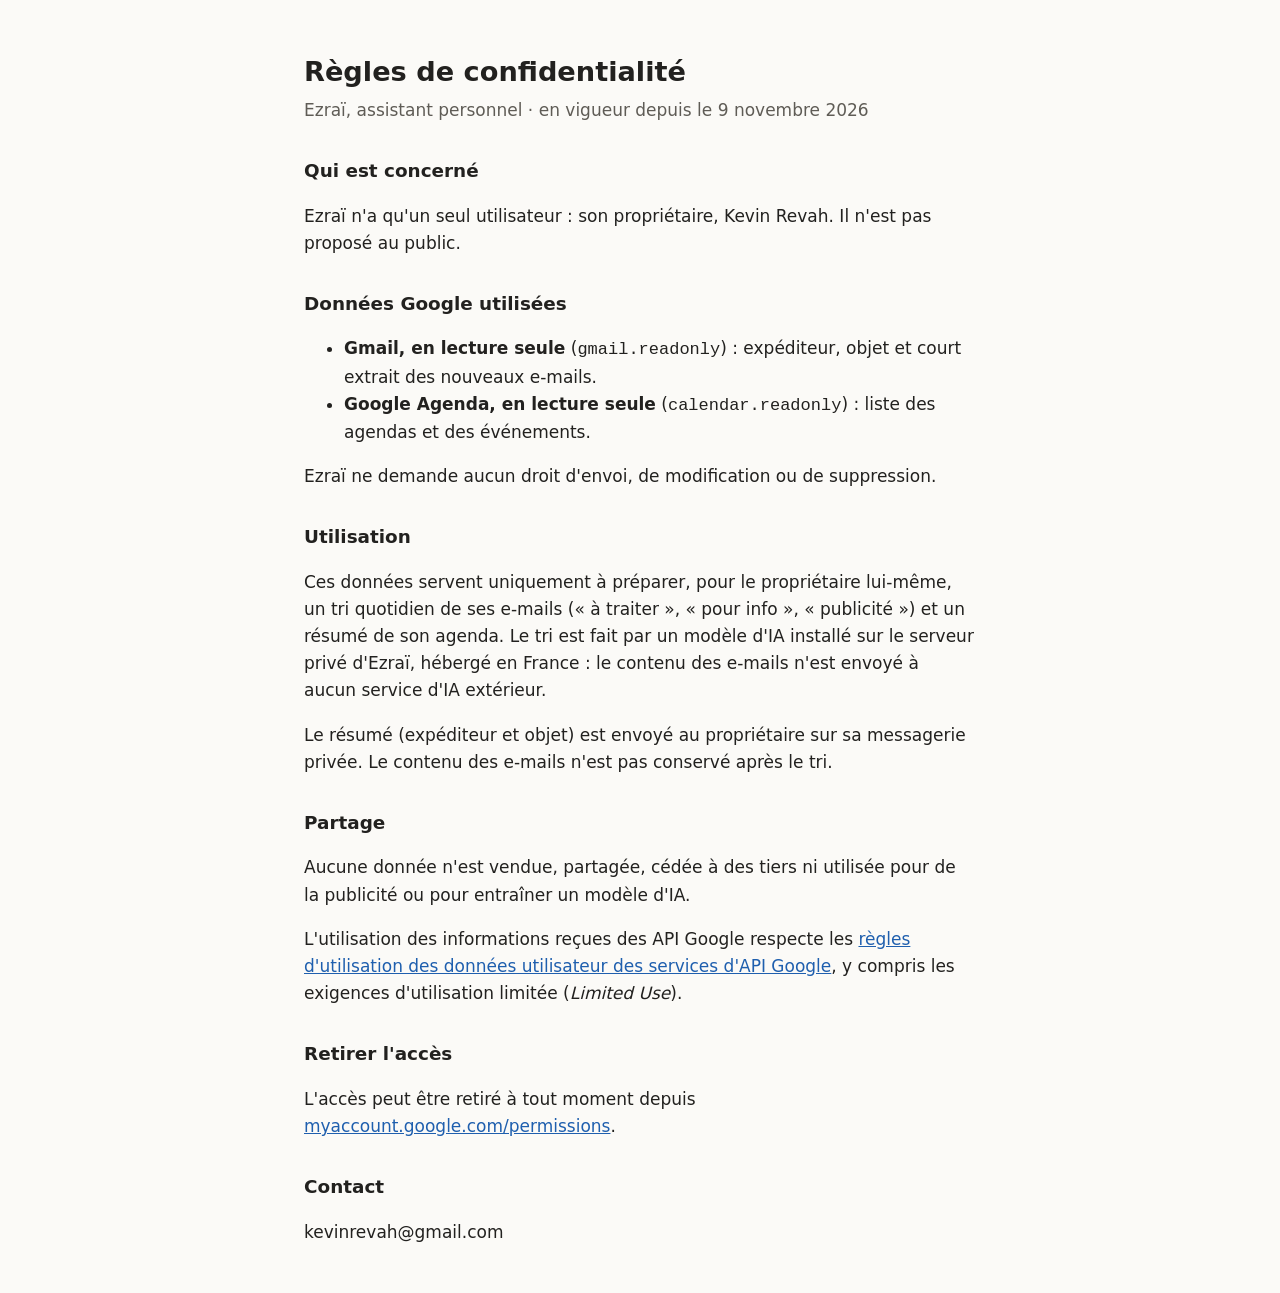
==== confidentialite.html @ 069f9449 "Pages publiques : presentation et regles de confidentialite Demandees par Google pour publier l'appl" ====
<!doctype html>
<html lang="fr">
<head>
<meta charset="utf-8">
<meta name="viewport" content="width=device-width, initial-scale=1">
<title>Ezraï — confidentialité</title>
<link rel="stylesheet" href="style.css">
</head>
<body>
<h1>Règles de confidentialité</h1>
<p class="sous">Ezraï, assistant personnel · en vigueur depuis le 9 novembre 2026</p>

<h2>Qui est concerné</h2>
<p>Ezraï n'a qu'un seul utilisateur : son propriétaire, Kevin Revah. Il n'est pas proposé au public.</p>

<h2>Données Google utilisées</h2>
<ul>
<li><strong>Gmail, en lecture seule</strong> (<code>gmail.readonly</code>) : expéditeur, objet et court
extrait des nouveaux e-mails.</li>
<li><strong>Google Agenda, en lecture seule</strong> (<code>calendar.readonly</code>) : liste des agendas
et des événements.</li>
</ul>
<p>Ezraï ne demande aucun droit d'envoi, de modification ou de suppression.</p>

<h2>Utilisation</h2>
<p>Ces données servent uniquement à préparer, pour le propriétaire lui-même, un tri quotidien de ses
e-mails (« à traiter », « pour info », « publicité ») et un résumé de son agenda. Le tri est fait par un
modèle d'IA installé sur le serveur privé d'Ezraï, hébergé en France : le contenu des e-mails n'est
envoyé à aucun service d'IA extérieur.</p>
<p>Le résumé (expéditeur et objet) est envoyé au propriétaire sur sa messagerie privée. Le contenu des
e-mails n'est pas conservé après le tri.</p>

<h2>Partage</h2>
<p>Aucune donnée n'est vendue, partagée, cédée à des tiers ni utilisée pour de la publicité ou pour
entraîner un modèle d'IA.</p>
<p>L'utilisation des informations reçues des API Google respecte les
<a href="https://developers.google.com/terms/api-services-user-data-policy">règles d'utilisation des
données utilisateur des services d'API Google</a>, y compris les exigences d'utilisation limitée
(<i>Limited Use</i>).</p>

<h2>Retirer l'accès</h2>
<p>L'accès peut être retiré à tout moment depuis
<a href="https://myaccount.google.com/permissions">myaccount.google.com/permissions</a>.</p>

<h2>Contact</h2>
<p>kevinrevah@gmail.com</p>
</body>
</html>
---- style.css ----
:root { --fond: #fbfaf7; --texte: #22211f; --doux: #5f5c56; --lien: #1f5fae; }
@media (prefers-color-scheme: dark) {
  :root { --fond: #1b1a18; --texte: #ecebe7; --doux: #a9a59c; --lien: #8ab4f0; }
}
body { background: var(--fond); color: var(--texte); font: 17px/1.6 system-ui, sans-serif;
       max-width: 42rem; margin: 0 auto; padding: 2rem 1rem; }
h1 { font-size: 1.7rem; margin-bottom: .2rem; }
h2 { font-size: 1.15rem; margin-top: 2rem; }
p.sous { color: var(--doux); margin-top: 0; }
a { color: var(--lien); }
footer { margin-top: 3rem; color: var(--doux); font-size: .9rem; }
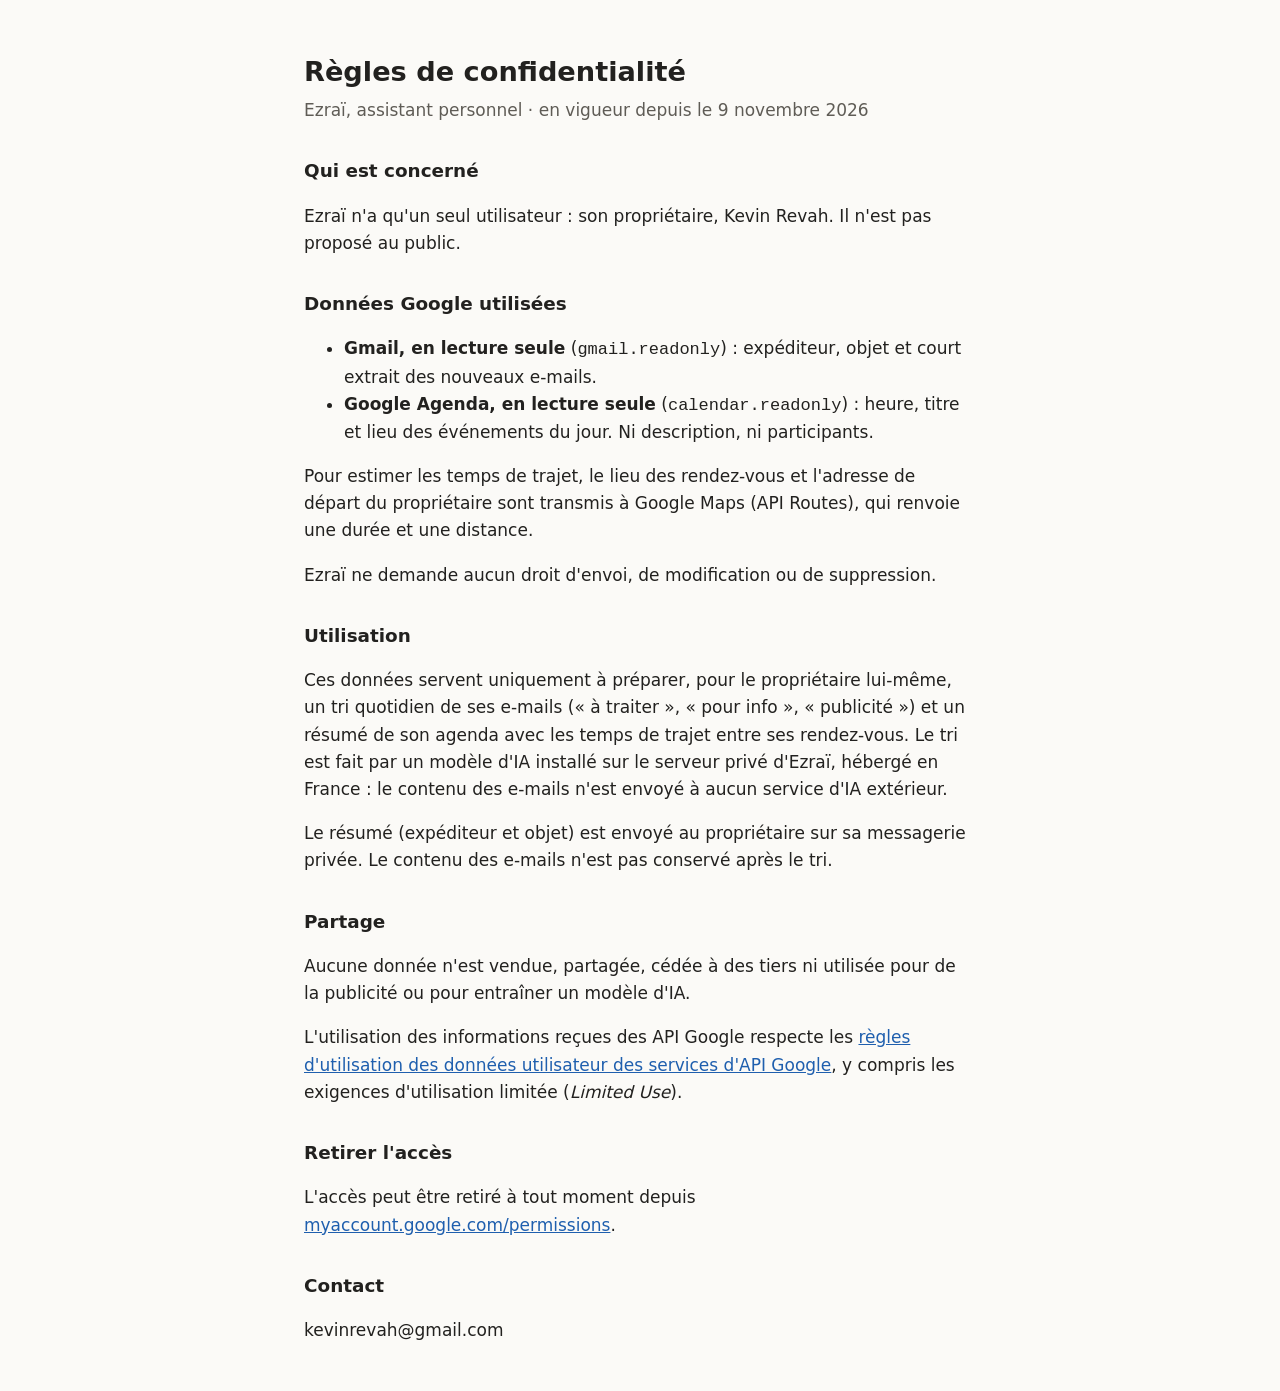
==== commit 43185504: "Confidentialite : lieux des rendez-vous et temps de trajet (Google Maps) Co-Authored-By: Claude Opus" ====
--- a/confidentialite.html
+++ b/confidentialite.html
@@ -17,14 +17,17 @@
 <ul>
 <li><strong>Gmail, en lecture seule</strong> (<code>gmail.readonly</code>) : expéditeur, objet et court
 extrait des nouveaux e-mails.</li>
-<li><strong>Google Agenda, en lecture seule</strong> (<code>calendar.readonly</code>) : liste des agendas
-et des événements.</li>
+<li><strong>Google Agenda, en lecture seule</strong> (<code>calendar.readonly</code>) : heure, titre et
+lieu des événements du jour. Ni description, ni participants.</li>
 </ul>
+<p>Pour estimer les temps de trajet, le lieu des rendez-vous et l'adresse de départ du propriétaire sont
+transmis à Google Maps (API Routes), qui renvoie une durée et une distance.</p>
 <p>Ezraï ne demande aucun droit d'envoi, de modification ou de suppression.</p>
 
 <h2>Utilisation</h2>
 <p>Ces données servent uniquement à préparer, pour le propriétaire lui-même, un tri quotidien de ses
-e-mails (« à traiter », « pour info », « publicité ») et un résumé de son agenda. Le tri est fait par un
+e-mails (« à traiter », « pour info », « publicité ») et un résumé de son agenda avec les temps de
+trajet entre ses rendez-vous. Le tri est fait par un
 modèle d'IA installé sur le serveur privé d'Ezraï, hébergé en France : le contenu des e-mails n'est
 envoyé à aucun service d'IA extérieur.</p>
 <p>Le résumé (expéditeur et objet) est envoyé au propriétaire sur sa messagerie privée. Le contenu des
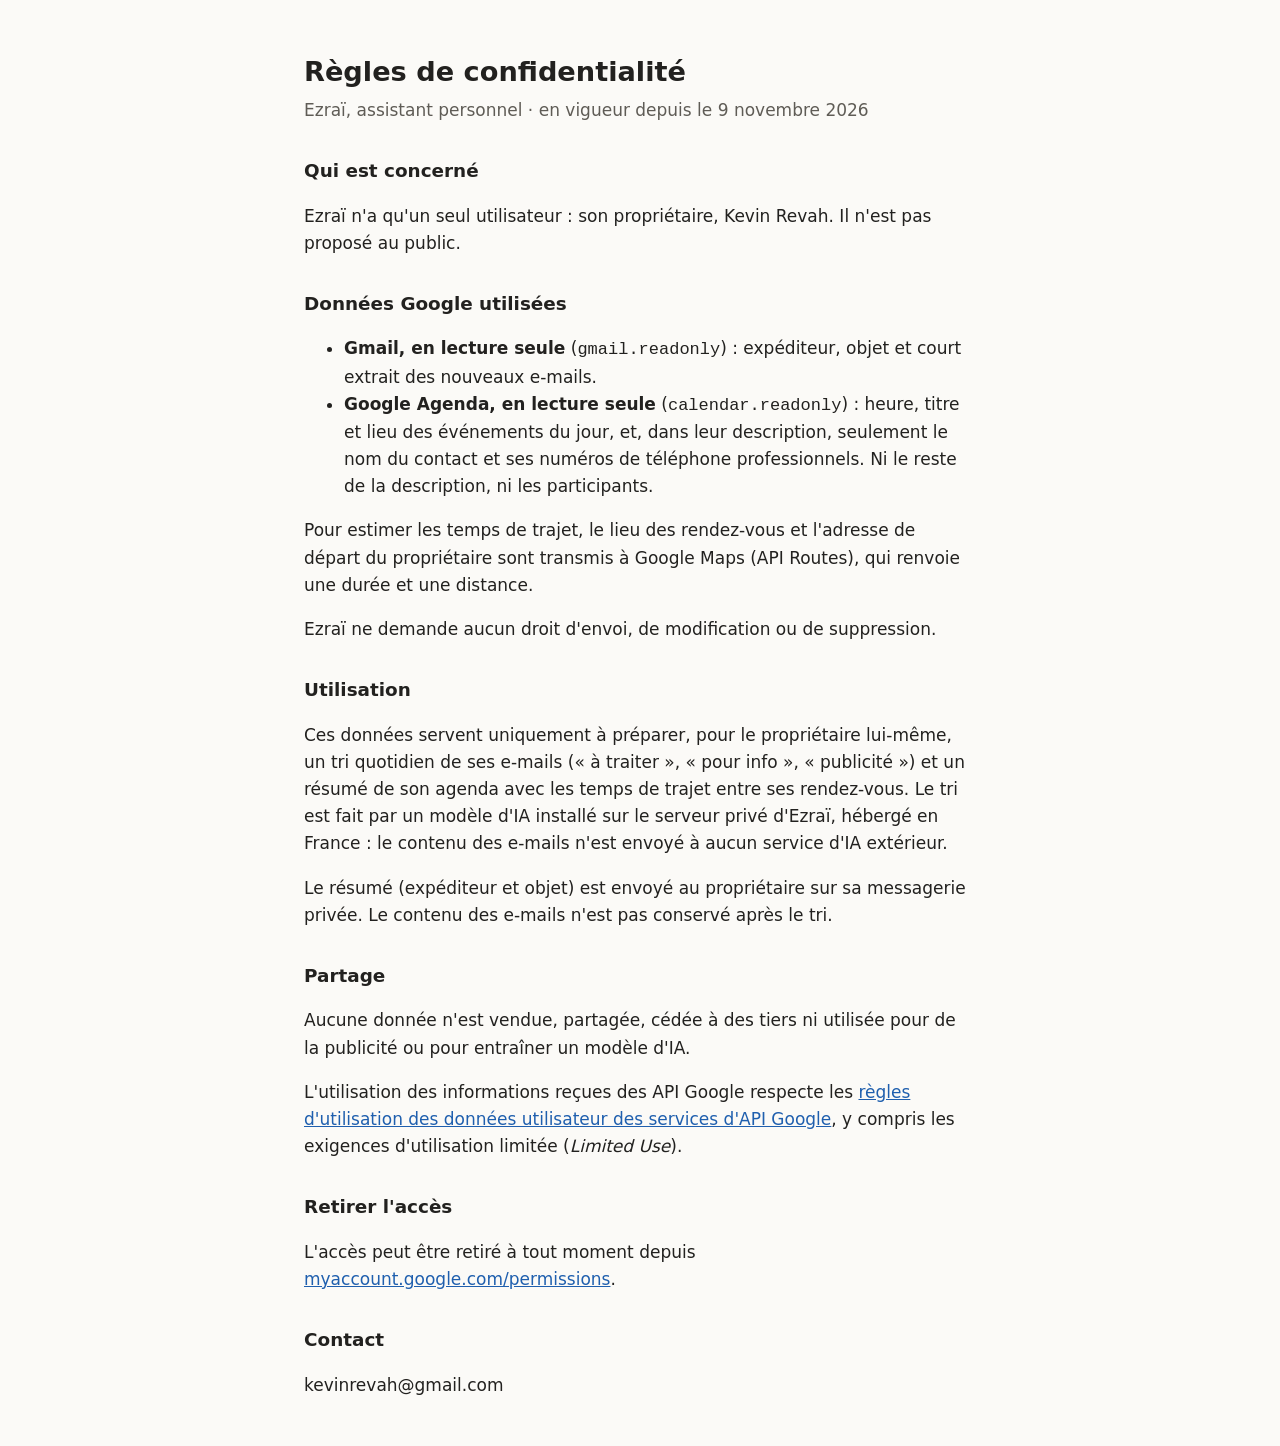
==== commit 027403d4: "Confidentialite : contact et numeros lus dans la description des evenements Co-Authored-By: Claude O" ====
--- a/confidentialite.html
+++ b/confidentialite.html
@@ -18,7 +18,8 @@
 <li><strong>Gmail, en lecture seule</strong> (<code>gmail.readonly</code>) : expéditeur, objet et court
 extrait des nouveaux e-mails.</li>
 <li><strong>Google Agenda, en lecture seule</strong> (<code>calendar.readonly</code>) : heure, titre et
-lieu des événements du jour. Ni description, ni participants.</li>
+lieu des événements du jour, et, dans leur description, seulement le nom du contact et ses numéros de
+téléphone professionnels. Ni le reste de la description, ni les participants.</li>
 </ul>
 <p>Pour estimer les temps de trajet, le lieu des rendez-vous et l'adresse de départ du propriétaire sont
 transmis à Google Maps (API Routes), qui renvoie une durée et une distance.</p>
